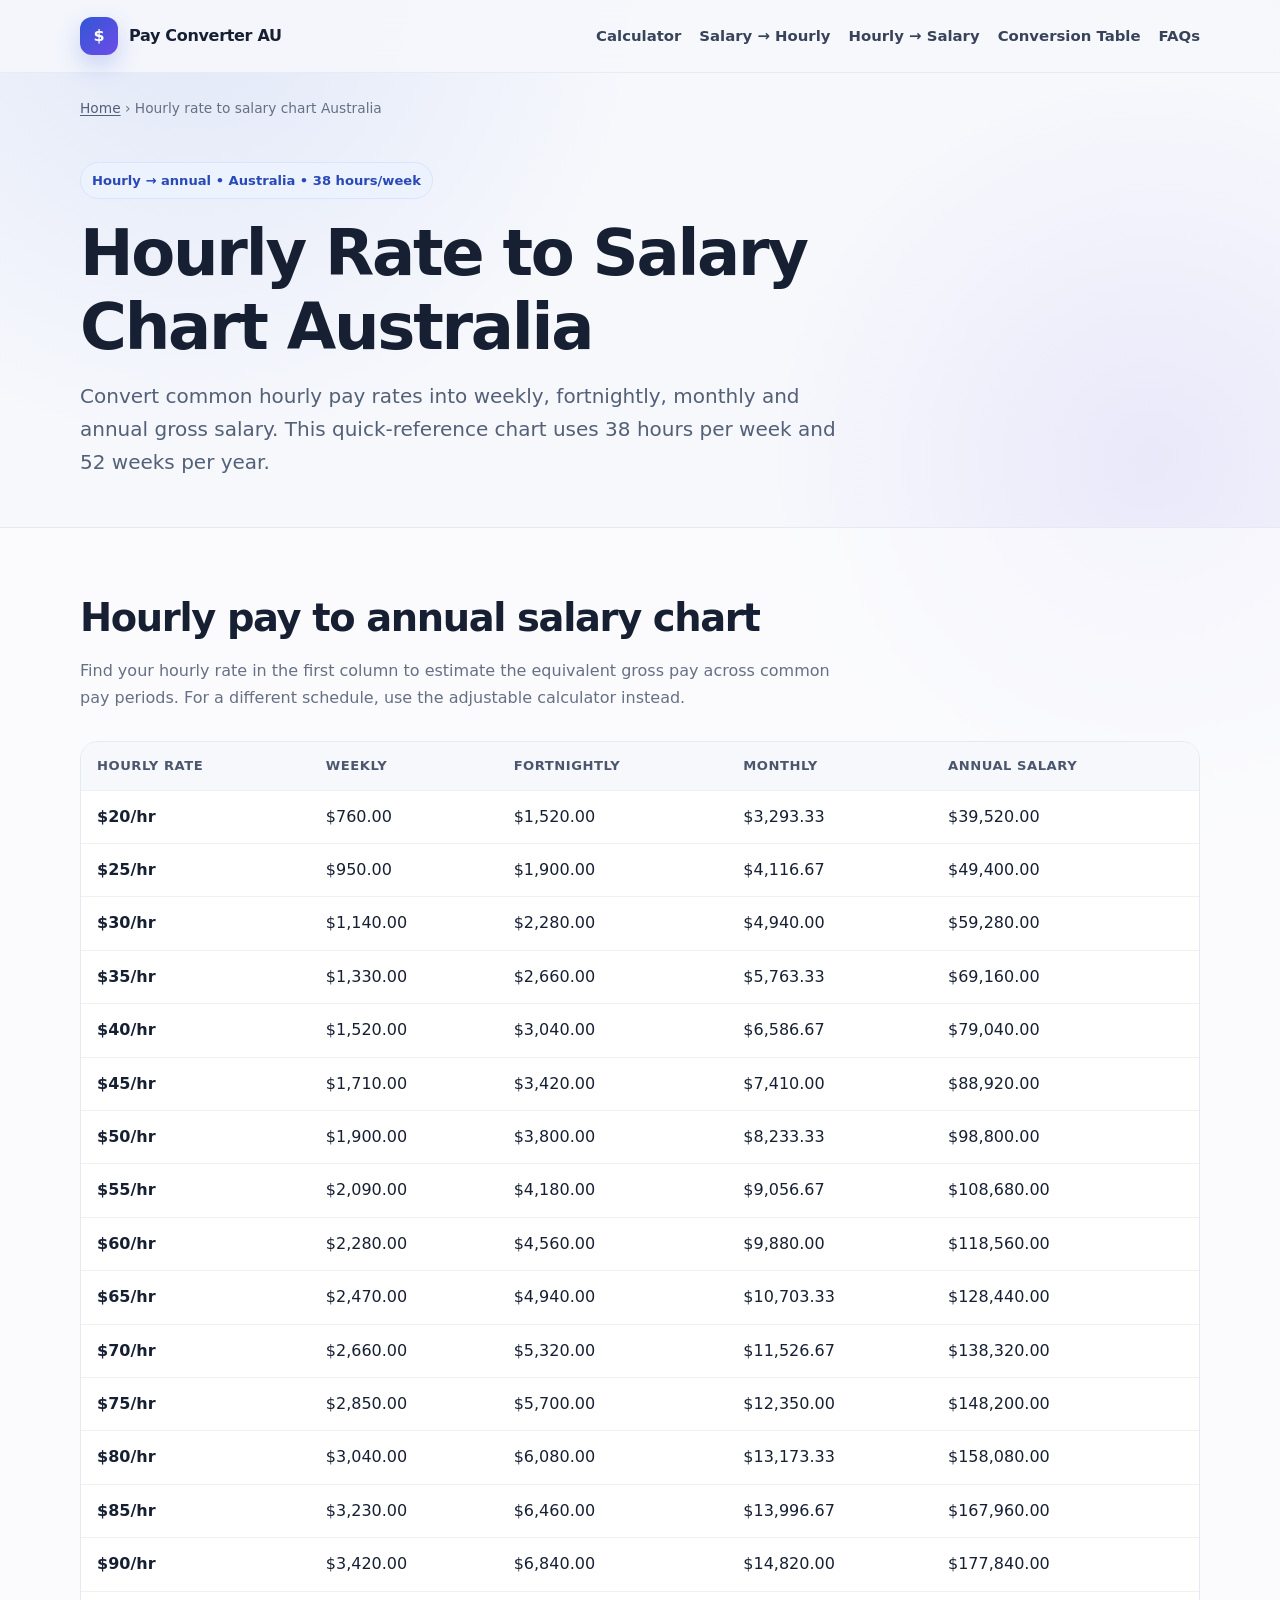
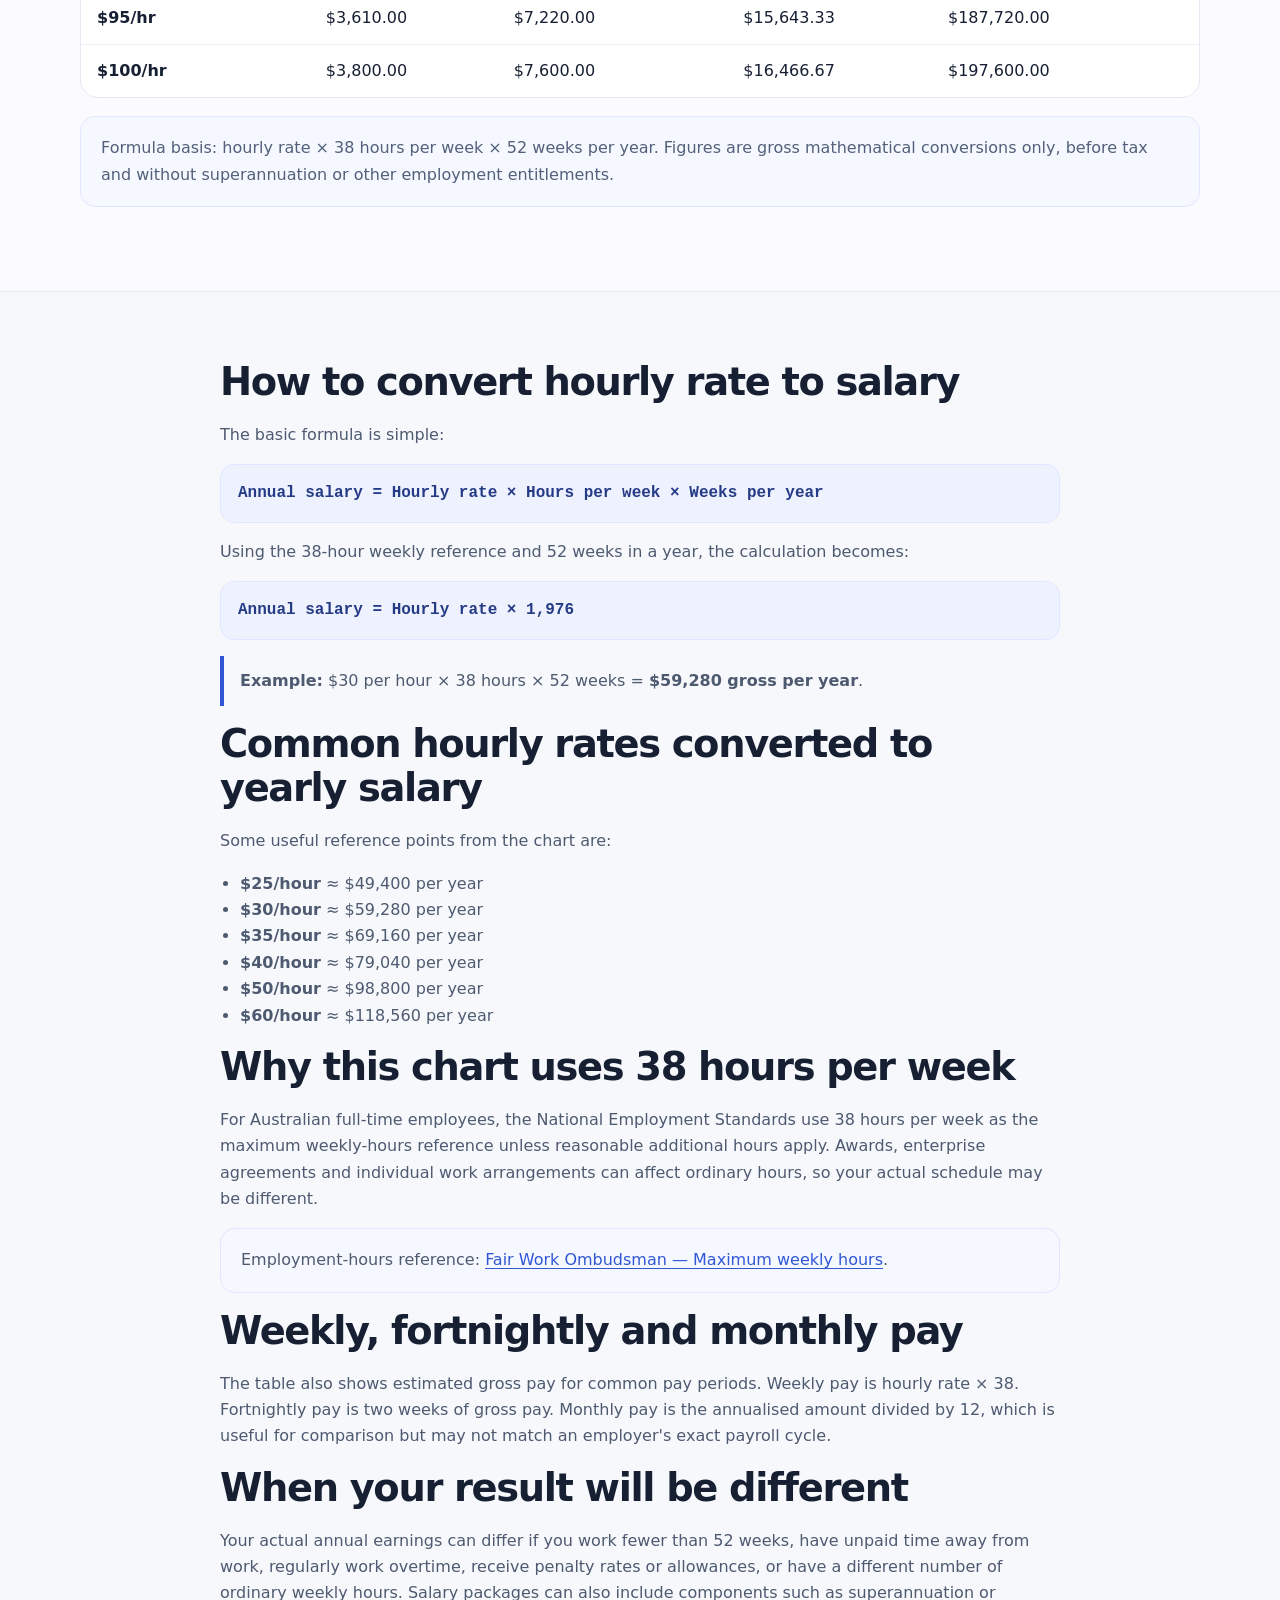
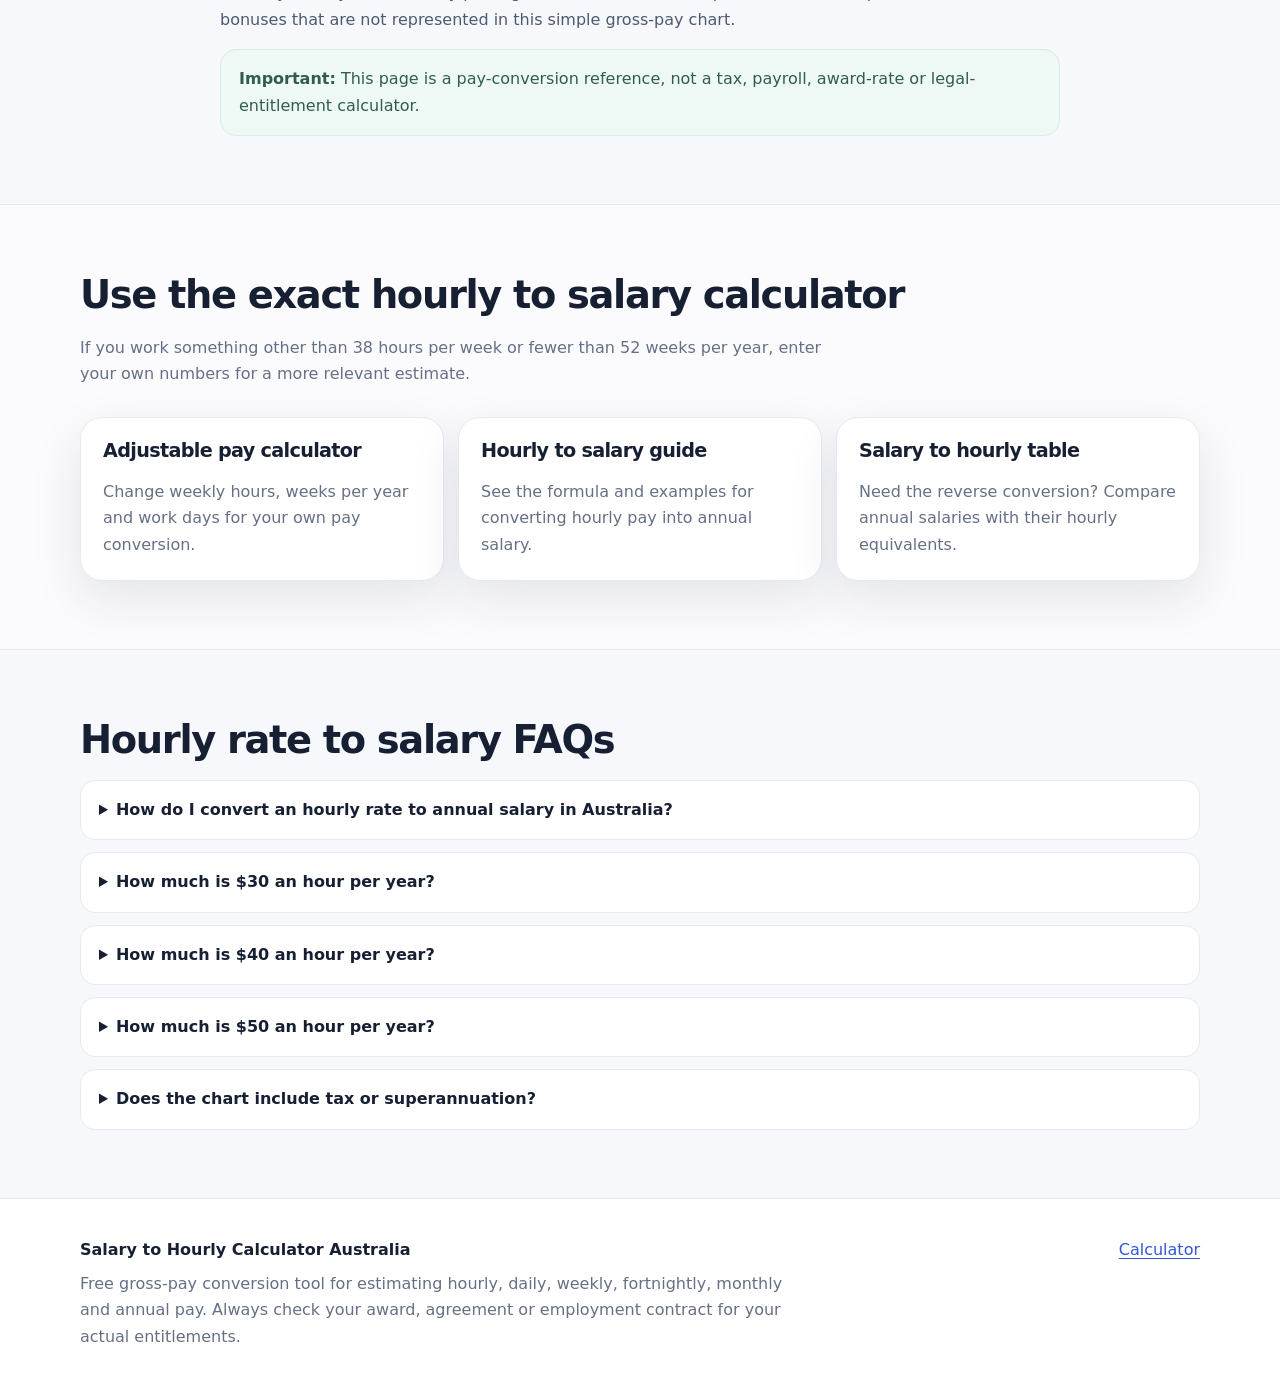
==== hourly-rate-to-salary-chart-australia/index.html @ 399709c1 "Add files via upload" ====
<!doctype html>
<html lang="en-AU">
<head>
<meta charset="utf-8">
<meta name="viewport" content="width=device-width,initial-scale=1">
<title>Hourly Rate to Salary Chart Australia | Hourly to Annual Pay</title>
<meta name="description" content="Use this hourly rate to salary chart for Australia to convert $20–$100 per hour into weekly, fortnightly, monthly and annual gross pay using a 38-hour week.">
<meta name="robots" content="index,follow,max-image-preview:large,max-snippet:-1,max-video-preview:-1">
<link rel="canonical" href="https://kavindanipun.github.io/salary-hourly-calculator/hourly-rate-to-salary-chart-australia/">
<link rel="icon" href="https://kavindanipun.github.io/salary-hourly-calculator/favicon.svg" type="image/svg+xml">
<link rel="apple-touch-icon" href="https://kavindanipun.github.io/salary-hourly-calculator/apple-touch-icon.png">
<link rel="manifest" href="https://kavindanipun.github.io/salary-hourly-calculator/site.webmanifest">
<meta name="theme-color" content="#3157d5">
<meta name="color-scheme" content="light">
<meta property="og:type" content="article">
<meta property="og:site_name" content="Salary to Hourly Calculator Australia">
<meta property="og:locale" content="en_AU">
<meta property="og:title" content="Hourly Rate to Salary Chart Australia | Hourly to Annual Pay">
<meta property="og:description" content="Convert common Australian hourly rates into weekly, fortnightly, monthly and annual gross salary using a 38-hour week.">
<meta property="og:url" content="https://kavindanipun.github.io/salary-hourly-calculator/hourly-rate-to-salary-chart-australia/">
<meta property="og:image" content="https://kavindanipun.github.io/salary-hourly-calculator/og-image.png">
<meta property="og:image:width" content="1200">
<meta property="og:image:height" content="630">
<meta property="og:image:alt" content="Hourly rate to salary chart Australia">
<meta name="twitter:card" content="summary_large_image">
<meta name="twitter:title" content="Hourly Rate to Salary Chart Australia">
<meta name="twitter:description" content="Convert $20–$100 per hour into weekly, fortnightly, monthly and annual gross pay in Australia.">
<meta name="twitter:image" content="https://kavindanipun.github.io/salary-hourly-calculator/og-image.png">
<link rel="stylesheet" href="https://kavindanipun.github.io/salary-hourly-calculator/assets/styles.css">
<script type="application/ld+json">{"@context":"https://schema.org","@graph":[{"@type":"WebSite","@id":"https://kavindanipun.github.io/salary-hourly-calculator/#website","url":"https://kavindanipun.github.io/salary-hourly-calculator/","name":"Salary to Hourly Calculator Australia","inLanguage":"en-AU"},{"@type":"WebPage","@id":"https://kavindanipun.github.io/salary-hourly-calculator/hourly-rate-to-salary-chart-australia/#webpage","url":"https://kavindanipun.github.io/salary-hourly-calculator/hourly-rate-to-salary-chart-australia/","name":"Hourly Rate to Salary Chart Australia","description":"Hourly rate to annual salary chart for Australia using 38 hours per week and 52 weeks per year.","datePublished":"2026-09-09","dateModified":"2026-09-09","inLanguage":"en-AU","isPartOf":{"@id":"https://kavindanipun.github.io/salary-hourly-calculator/#website"}},{"@type":"BreadcrumbList","itemListElement":[{"@type":"ListItem","position":1,"name":"Home","item":"https://kavindanipun.github.io/salary-hourly-calculator/"},{"@type":"ListItem","position":2,"name":"Hourly rate to salary chart Australia","item":"https://kavindanipun.github.io/salary-hourly-calculator/hourly-rate-to-salary-chart-australia/"}]}]}</script>
<script type="application/ld+json">{"@context":"https://schema.org","@type":"FAQPage","mainEntity":[{"@type":"Question","name":"How do I convert an hourly rate to annual salary in Australia?","acceptedAnswer":{"@type":"Answer","text":"Multiply the hourly rate by weekly hours and weeks worked per year. Using 38 hours per week and 52 weeks, annual salary equals hourly rate multiplied by 1,976."}},{"@type":"Question","name":"How much is $30 an hour per year in Australia?","acceptedAnswer":{"@type":"Answer","text":"At 38 hours per week for 52 weeks, $30 per hour converts to $59,280 gross per year."}},{"@type":"Question","name":"How much is $40 an hour per year in Australia?","acceptedAnswer":{"@type":"Answer","text":"At 38 hours per week for 52 weeks, $40 per hour converts to $79,040 gross per year."}},{"@type":"Question","name":"Does this hourly rate to salary chart include tax or superannuation?","acceptedAnswer":{"@type":"Answer","text":"No. The chart shows gross mathematical pay conversions only and does not calculate income tax, superannuation, overtime, penalty rates, allowances or leave loading."}}]}</script>
</head>
<body>
<a class="skip-link" href="#main">Skip to main content</a>
<header class="site-header">
  <div class="container nav">
    <a class="brand" href="https://kavindanipun.github.io/salary-hourly-calculator/" aria-label="Salary to Hourly Calculator Australia home">
      <span class="brand-mark" aria-hidden="true">$</span><span>Pay Converter AU</span>
    </a>
    <nav class="nav-links" aria-label="Primary navigation">
      <a href="https://kavindanipun.github.io/salary-hourly-calculator/#calculator">Calculator</a>
      <a href="https://kavindanipun.github.io/salary-hourly-calculator/salary-to-hourly-australia/">Salary → Hourly</a>
      <a href="https://kavindanipun.github.io/salary-hourly-calculator/hourly-to-salary-australia/">Hourly → Salary</a>
      <a href="https://kavindanipun.github.io/salary-hourly-calculator/salary-conversion-table-australia/">Conversion Table</a>
      <a href="https://kavindanipun.github.io/salary-hourly-calculator/#faq">FAQs</a>
    </nav>
  </div>
</header>
<main id="main">
<div class="container breadcrumb"><a href="https://kavindanipun.github.io/salary-hourly-calculator/">Home</a> › Hourly rate to salary chart Australia</div>
<section class="page-hero"><div class="container">
  <span class="eyebrow">Hourly → annual • Australia • 38 hours/week</span>
  <h1>Hourly Rate to Salary Chart Australia</h1>
  <p class="lead">Convert common hourly pay rates into weekly, fortnightly, monthly and annual gross salary. This quick-reference chart uses 38 hours per week and 52 weeks per year.</p>
</div></section>

<section class="section soft"><div class="container">
  <h2>Hourly pay to annual salary chart</h2>
  <p class="section-intro">Find your hourly rate in the first column to estimate the equivalent gross pay across common pay periods. For a different schedule, use the adjustable calculator instead.</p>
  <div class="table-wrap">
    <table>
      <thead><tr><th>Hourly rate</th><th>Weekly</th><th>Fortnightly</th><th>Monthly</th><th>Annual salary</th></tr></thead>
      <tbody>
<tr><td>$20/hr</td><td>$760.00</td><td>$1,520.00</td><td>$3,293.33</td><td>$39,520.00</td></tr>
<tr><td>$25/hr</td><td>$950.00</td><td>$1,900.00</td><td>$4,116.67</td><td>$49,400.00</td></tr>
<tr><td>$30/hr</td><td>$1,140.00</td><td>$2,280.00</td><td>$4,940.00</td><td>$59,280.00</td></tr>
<tr><td>$35/hr</td><td>$1,330.00</td><td>$2,660.00</td><td>$5,763.33</td><td>$69,160.00</td></tr>
<tr><td>$40/hr</td><td>$1,520.00</td><td>$3,040.00</td><td>$6,586.67</td><td>$79,040.00</td></tr>
<tr><td>$45/hr</td><td>$1,710.00</td><td>$3,420.00</td><td>$7,410.00</td><td>$88,920.00</td></tr>
<tr><td>$50/hr</td><td>$1,900.00</td><td>$3,800.00</td><td>$8,233.33</td><td>$98,800.00</td></tr>
<tr><td>$55/hr</td><td>$2,090.00</td><td>$4,180.00</td><td>$9,056.67</td><td>$108,680.00</td></tr>
<tr><td>$60/hr</td><td>$2,280.00</td><td>$4,560.00</td><td>$9,880.00</td><td>$118,560.00</td></tr>
<tr><td>$65/hr</td><td>$2,470.00</td><td>$4,940.00</td><td>$10,703.33</td><td>$128,440.00</td></tr>
<tr><td>$70/hr</td><td>$2,660.00</td><td>$5,320.00</td><td>$11,526.67</td><td>$138,320.00</td></tr>
<tr><td>$75/hr</td><td>$2,850.00</td><td>$5,700.00</td><td>$12,350.00</td><td>$148,200.00</td></tr>
<tr><td>$80/hr</td><td>$3,040.00</td><td>$6,080.00</td><td>$13,173.33</td><td>$158,080.00</td></tr>
<tr><td>$85/hr</td><td>$3,230.00</td><td>$6,460.00</td><td>$13,996.67</td><td>$167,960.00</td></tr>
<tr><td>$90/hr</td><td>$3,420.00</td><td>$6,840.00</td><td>$14,820.00</td><td>$177,840.00</td></tr>
<tr><td>$95/hr</td><td>$3,610.00</td><td>$7,220.00</td><td>$15,643.33</td><td>$187,720.00</td></tr>
<tr><td>$100/hr</td><td>$3,800.00</td><td>$7,600.00</td><td>$16,466.67</td><td>$197,600.00</td></tr>
      </tbody>
    </table>
  </div>
  <p class="source-note" style="margin-top:18px">Formula basis: hourly rate × 38 hours per week × 52 weeks per year. Figures are gross mathematical conversions only, before tax and without superannuation or other employment entitlements.</p>
</div></section>

<section class="section"><div class="container prose">
  <h2>How to convert hourly rate to salary</h2>
  <p>The basic formula is simple:</p>
  <div class="formula">Annual salary = Hourly rate × Hours per week × Weeks per year</div>
  <p>Using the 38-hour weekly reference and 52 weeks in a year, the calculation becomes:</p>
  <div class="formula">Annual salary = Hourly rate × 1,976</div>
  <p class="example"><strong>Example:</strong> $30 per hour × 38 hours × 52 weeks = <strong>$59,280 gross per year</strong>.</p>

  <h2>Common hourly rates converted to yearly salary</h2>
  <p>Some useful reference points from the chart are:</p>
  <ul>
    <li><strong>$25/hour</strong> ≈ $49,400 per year</li>
    <li><strong>$30/hour</strong> ≈ $59,280 per year</li>
    <li><strong>$35/hour</strong> ≈ $69,160 per year</li>
    <li><strong>$40/hour</strong> ≈ $79,040 per year</li>
    <li><strong>$50/hour</strong> ≈ $98,800 per year</li>
    <li><strong>$60/hour</strong> ≈ $118,560 per year</li>
  </ul>

  <h2>Why this chart uses 38 hours per week</h2>
  <p>For Australian full-time employees, the National Employment Standards use 38 hours per week as the maximum weekly-hours reference unless reasonable additional hours apply. Awards, enterprise agreements and individual work arrangements can affect ordinary hours, so your actual schedule may be different.</p>
  <p class="source-note">Employment-hours reference: <a href="https://www.fairwork.gov.au/tools-and-resources/fact-sheets/minimum-workplace-entitlements/maximum-weekly-hours" rel="noopener noreferrer">Fair Work Ombudsman — Maximum weekly hours</a>.</p>

  <h2>Weekly, fortnightly and monthly pay</h2>
  <p>The table also shows estimated gross pay for common pay periods. Weekly pay is hourly rate × 38. Fortnightly pay is two weeks of gross pay. Monthly pay is the annualised amount divided by 12, which is useful for comparison but may not match an employer's exact payroll cycle.</p>

  <h2>When your result will be different</h2>
  <p>Your actual annual earnings can differ if you work fewer than 52 weeks, have unpaid time away from work, regularly work overtime, receive penalty rates or allowances, or have a different number of ordinary weekly hours. Salary packages can also include components such as superannuation or bonuses that are not represented in this simple gross-pay chart.</p>

  <div class="callout"><strong>Important:</strong> This page is a pay-conversion reference, not a tax, payroll, award-rate or legal-entitlement calculator.</div>
</div></section>

<section class="section soft"><div class="container">
  <h2>Use the exact hourly to salary calculator</h2>
  <p class="section-intro">If you work something other than 38 hours per week or fewer than 52 weeks per year, enter your own numbers for a more relevant estimate.</p>
  <div class="link-cards">
    <a class="card link-card" href="https://kavindanipun.github.io/salary-hourly-calculator/#calculator"><h3>Adjustable pay calculator</h3><p>Change weekly hours, weeks per year and work days for your own pay conversion.</p></a>
    <a class="card link-card" href="https://kavindanipun.github.io/salary-hourly-calculator/hourly-to-salary-australia/"><h3>Hourly to salary guide</h3><p>See the formula and examples for converting hourly pay into annual salary.</p></a>
    <a class="card link-card" href="https://kavindanipun.github.io/salary-hourly-calculator/salary-conversion-table-australia/"><h3>Salary to hourly table</h3><p>Need the reverse conversion? Compare annual salaries with their hourly equivalents.</p></a>
  </div>
</div></section>

<section class="section" id="faq"><div class="container">
  <h2>Hourly rate to salary FAQs</h2>
  <div class="faq">
    <details><summary>How do I convert an hourly rate to annual salary in Australia?</summary><p>Multiply the hourly rate by your weekly work hours and the number of weeks you work per year. Using 38 hours and 52 weeks, multiply the hourly rate by 1,976.</p></details>
    <details><summary>How much is $30 an hour per year?</summary><p>At 38 hours per week across 52 weeks, $30 per hour is approximately $59,280 gross per year.</p></details>
    <details><summary>How much is $40 an hour per year?</summary><p>At 38 hours per week across 52 weeks, $40 per hour is approximately $79,040 gross per year.</p></details>
    <details><summary>How much is $50 an hour per year?</summary><p>At 38 hours per week across 52 weeks, $50 per hour is approximately $98,800 gross per year.</p></details>
    <details><summary>Does the chart include tax or superannuation?</summary><p>No. The figures are gross pay conversions only. They do not calculate income tax, superannuation, overtime, penalty rates, allowances or leave loading.</p></details>
  </div>
</div></section>
</main>
<footer class="site-footer">
  <div class="container footer-grid">
    <div><strong>Salary to Hourly Calculator Australia</strong><p>Free gross-pay conversion tool for estimating hourly, daily, weekly, fortnightly, monthly and annual pay. Always check your award, agreement or employment contract for your actual entitlements.</p></div>
    <div><a href="https://kavindanipun.github.io/salary-hourly-calculator/">Calculator</a></div>
  </div>
</footer>
</body></html>
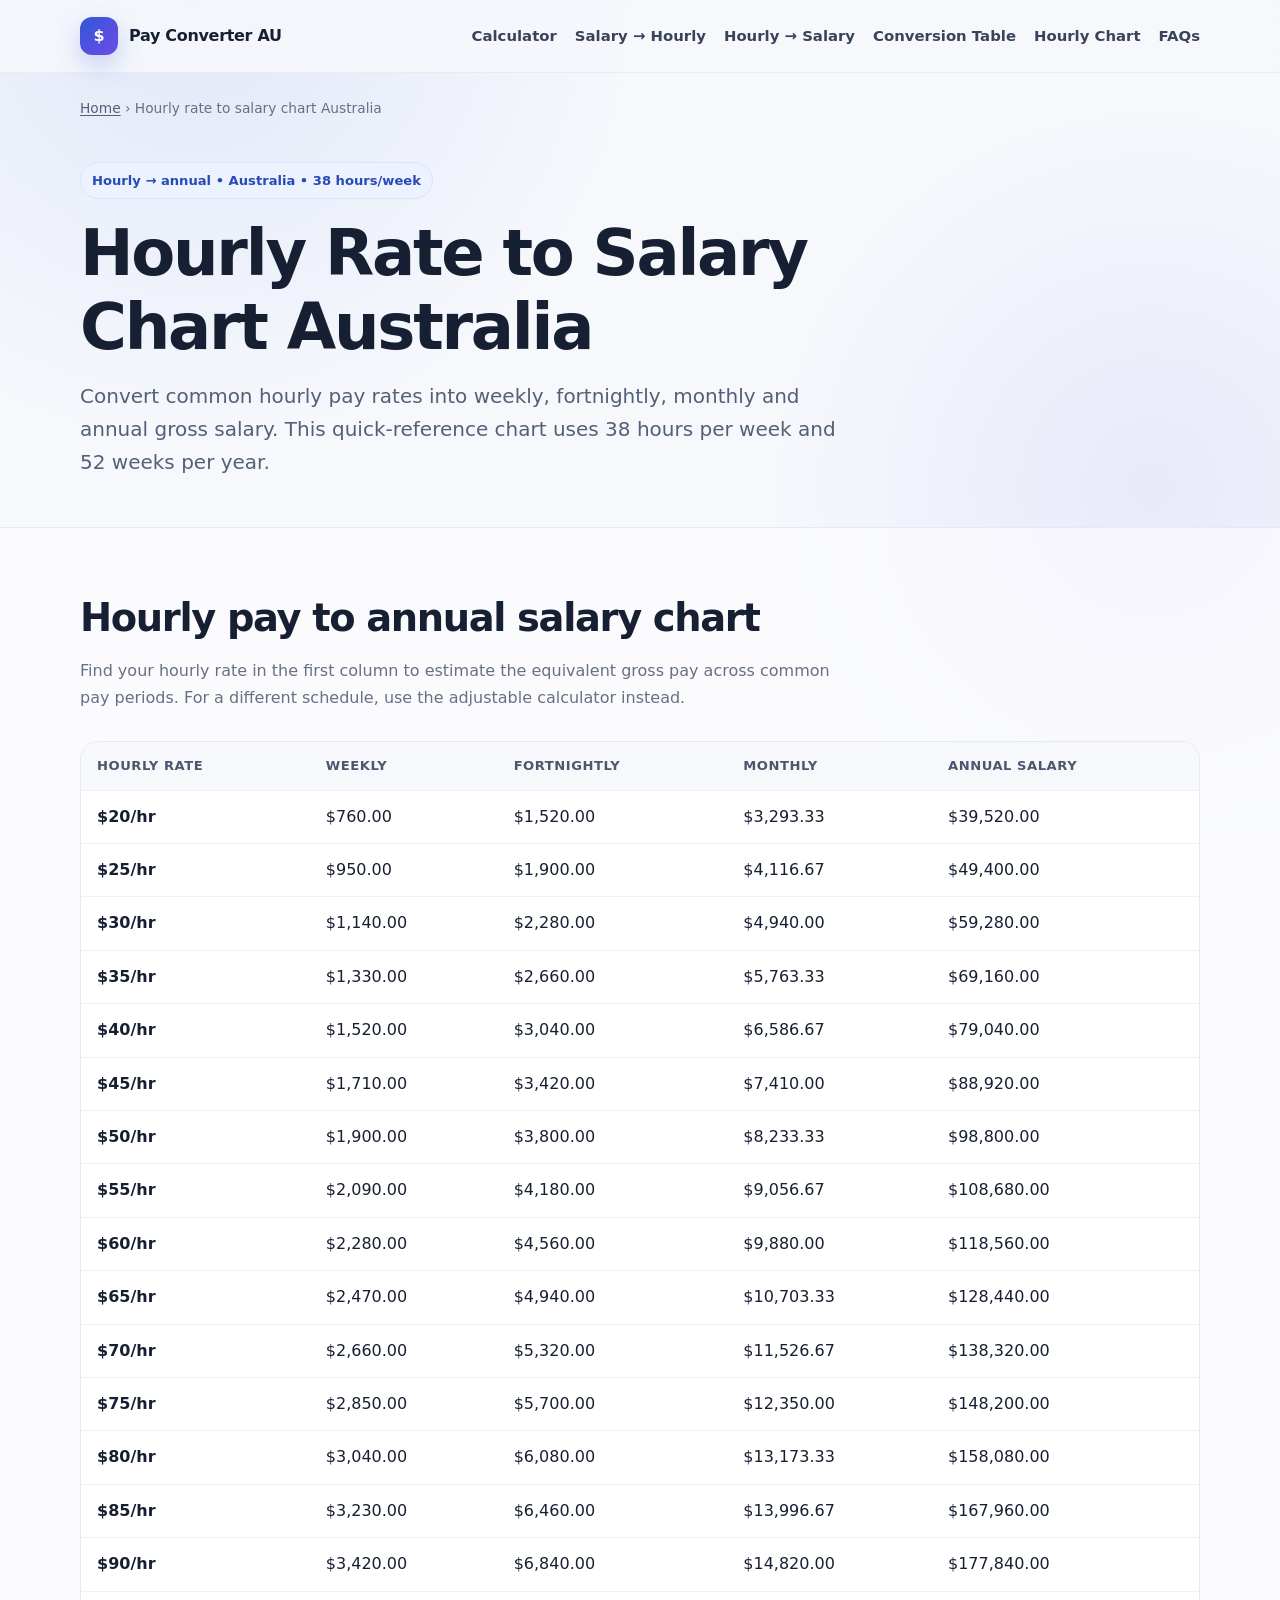
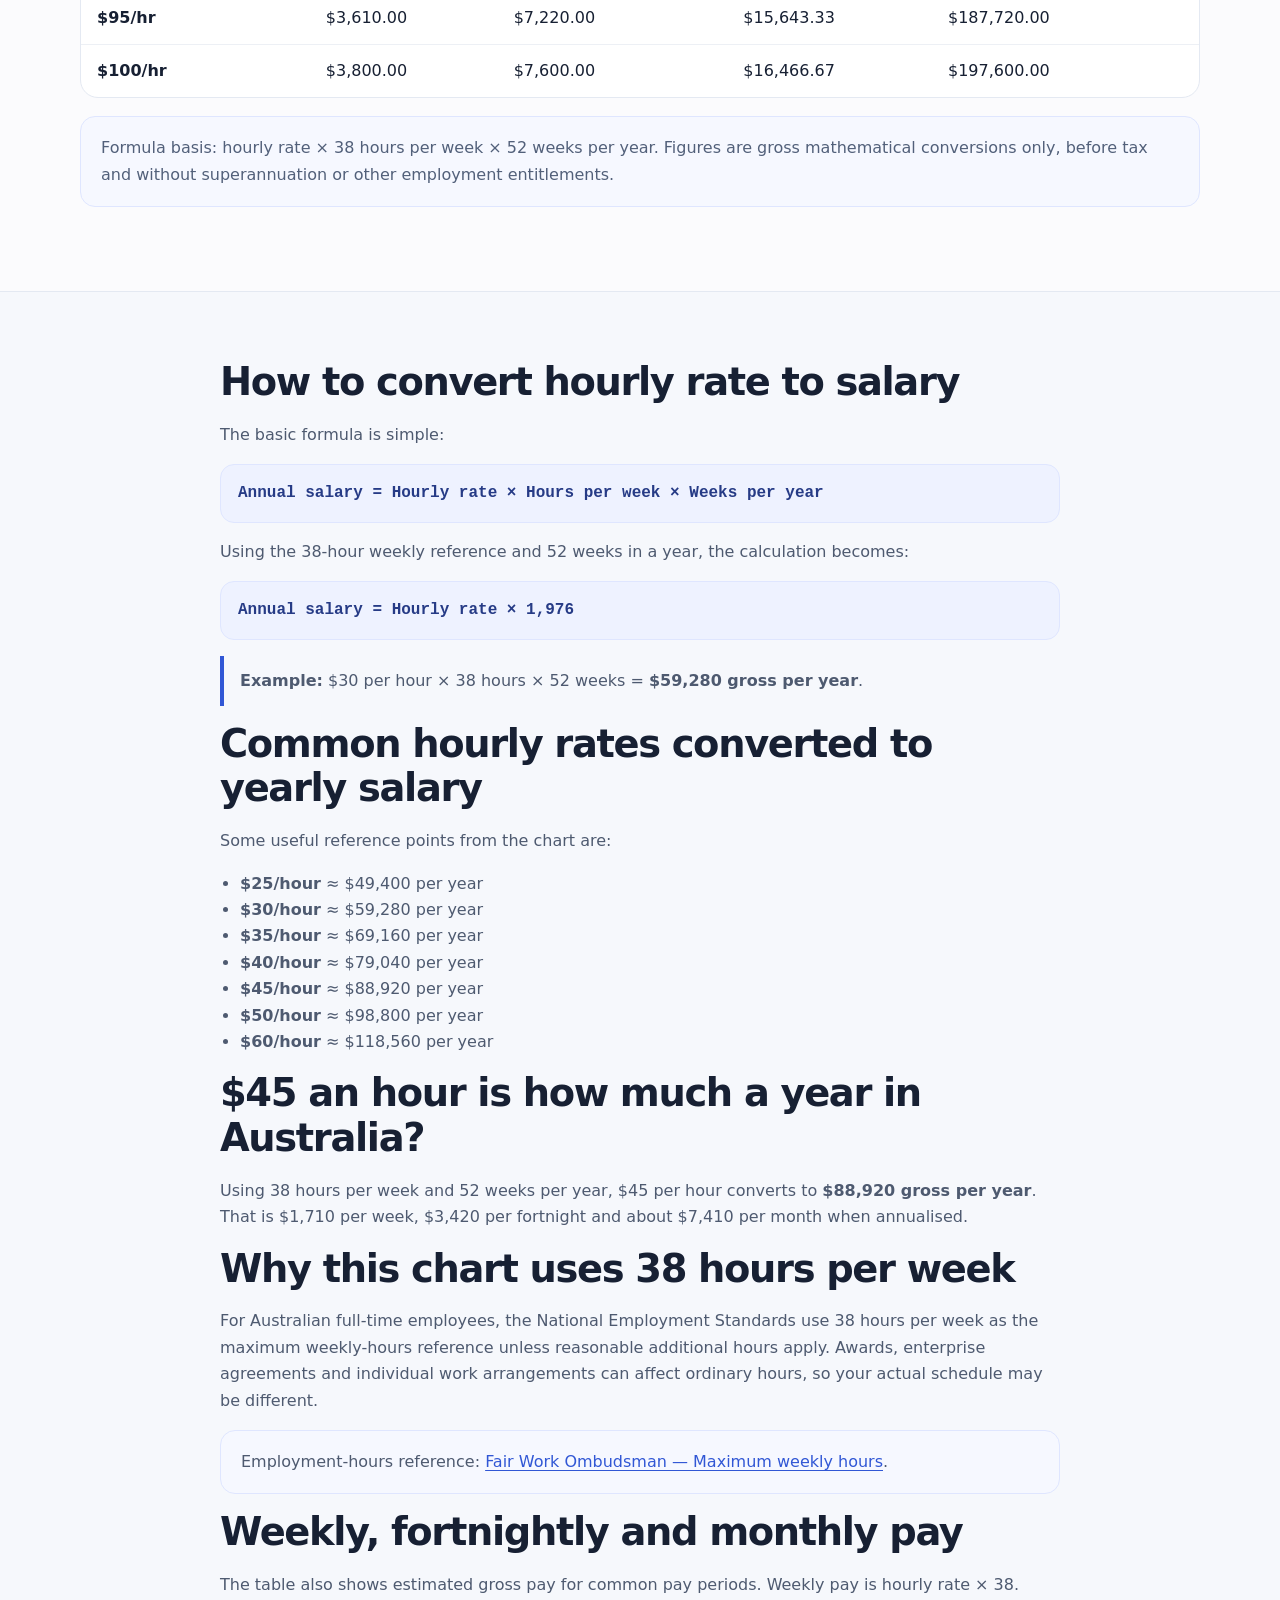
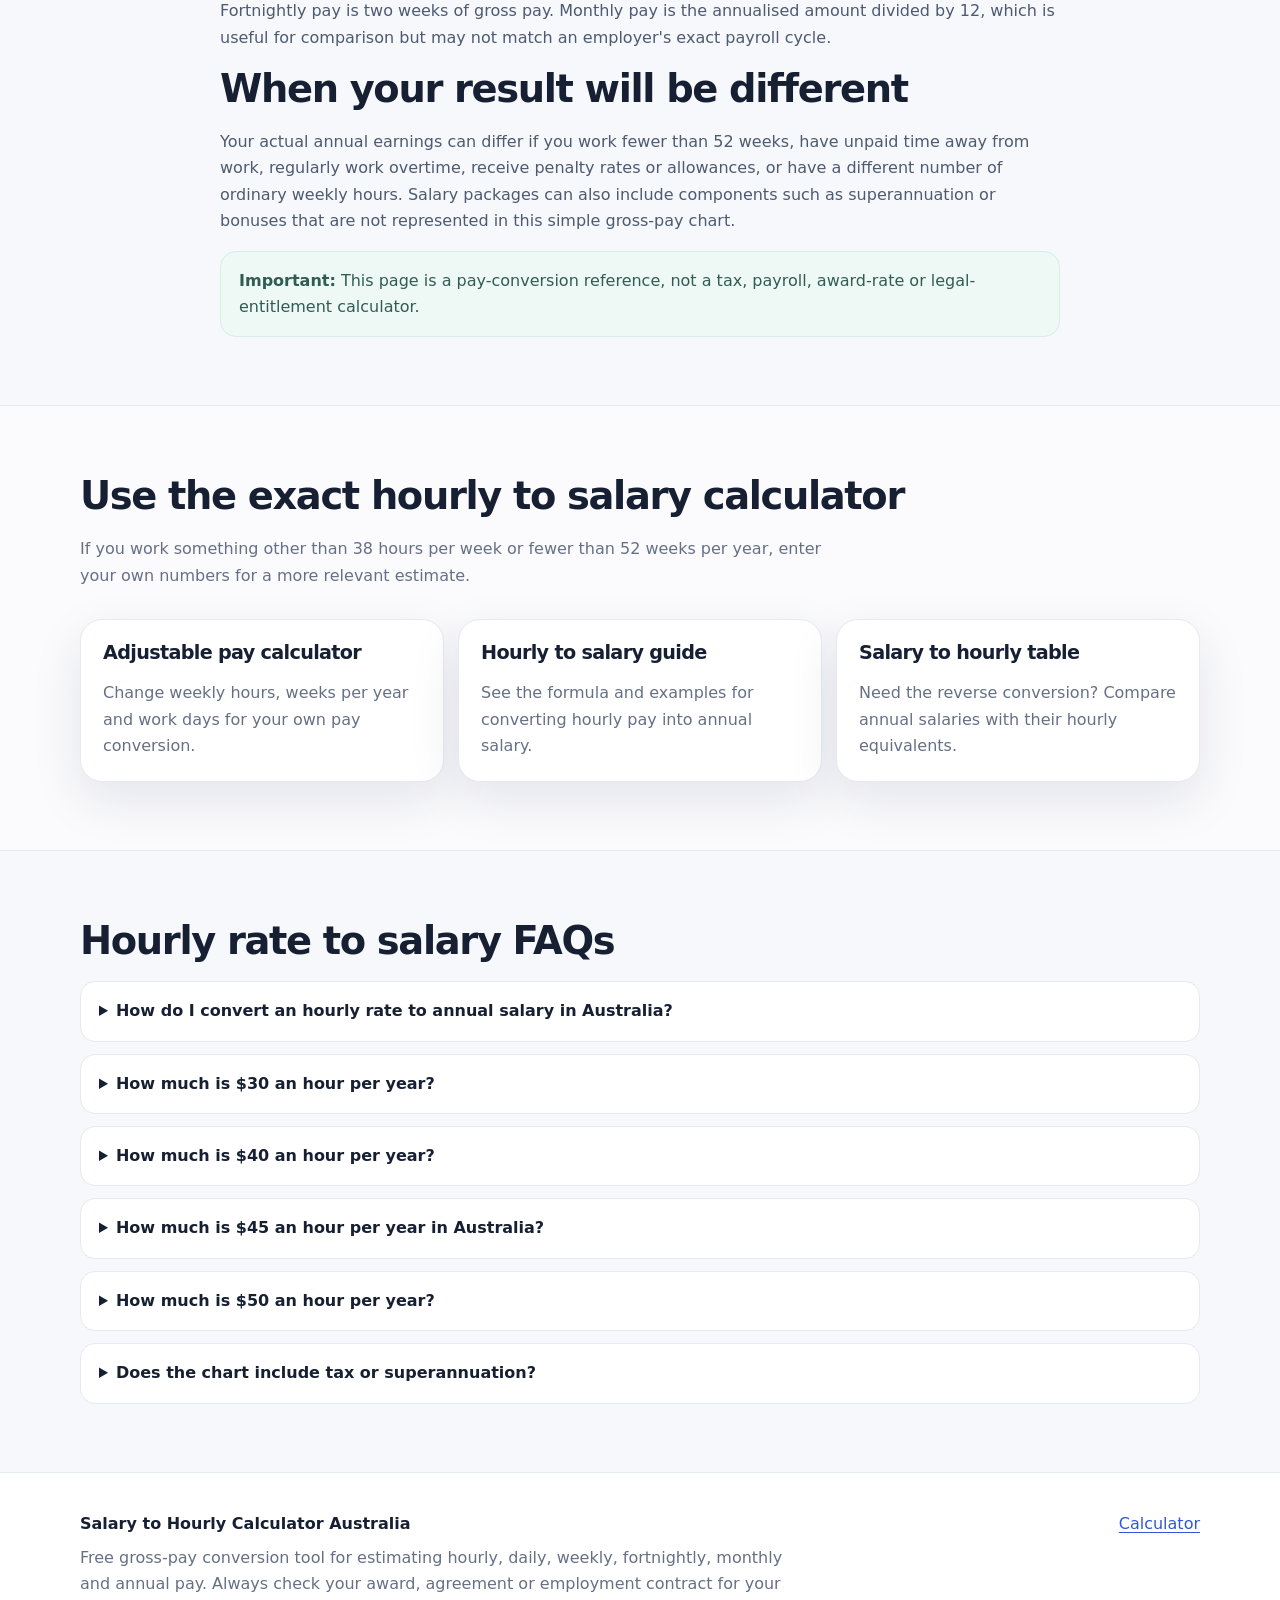
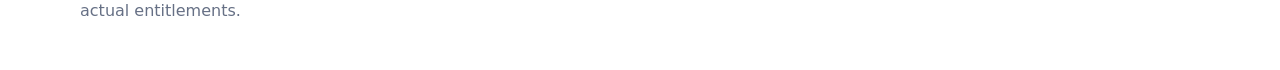
==== commit 187f87d3: "Add files via upload" ====
--- a/hourly-rate-to-salary-chart-australia/index.html
+++ b/hourly-rate-to-salary-chart-australia/index.html
@@ -27,8 +27,8 @@
 <meta name="twitter:description" content="Convert $20–$100 per hour into weekly, fortnightly, monthly and annual gross pay in Australia.">
 <meta name="twitter:image" content="https://kavindanipun.github.io/salary-hourly-calculator/og-image.png">
 <link rel="stylesheet" href="https://kavindanipun.github.io/salary-hourly-calculator/assets/styles.css">
-<script type="application/ld+json">{"@context":"https://schema.org","@graph":[{"@type":"WebSite","@id":"https://kavindanipun.github.io/salary-hourly-calculator/#website","url":"https://kavindanipun.github.io/salary-hourly-calculator/","name":"Salary to Hourly Calculator Australia","inLanguage":"en-AU"},{"@type":"WebPage","@id":"https://kavindanipun.github.io/salary-hourly-calculator/hourly-rate-to-salary-chart-australia/#webpage","url":"https://kavindanipun.github.io/salary-hourly-calculator/hourly-rate-to-salary-chart-australia/","name":"Hourly Rate to Salary Chart Australia","description":"Hourly rate to annual salary chart for Australia using 38 hours per week and 52 weeks per year.","datePublished":"2026-09-09","dateModified":"2026-09-09","inLanguage":"en-AU","isPartOf":{"@id":"https://kavindanipun.github.io/salary-hourly-calculator/#website"}},{"@type":"BreadcrumbList","itemListElement":[{"@type":"ListItem","position":1,"name":"Home","item":"https://kavindanipun.github.io/salary-hourly-calculator/"},{"@type":"ListItem","position":2,"name":"Hourly rate to salary chart Australia","item":"https://kavindanipun.github.io/salary-hourly-calculator/hourly-rate-to-salary-chart-australia/"}]}]}</script>
-<script type="application/ld+json">{"@context":"https://schema.org","@type":"FAQPage","mainEntity":[{"@type":"Question","name":"How do I convert an hourly rate to annual salary in Australia?","acceptedAnswer":{"@type":"Answer","text":"Multiply the hourly rate by weekly hours and weeks worked per year. Using 38 hours per week and 52 weeks, annual salary equals hourly rate multiplied by 1,976."}},{"@type":"Question","name":"How much is $30 an hour per year in Australia?","acceptedAnswer":{"@type":"Answer","text":"At 38 hours per week for 52 weeks, $30 per hour converts to $59,280 gross per year."}},{"@type":"Question","name":"How much is $40 an hour per year in Australia?","acceptedAnswer":{"@type":"Answer","text":"At 38 hours per week for 52 weeks, $40 per hour converts to $79,040 gross per year."}},{"@type":"Question","name":"Does this hourly rate to salary chart include tax or superannuation?","acceptedAnswer":{"@type":"Answer","text":"No. The chart shows gross mathematical pay conversions only and does not calculate income tax, superannuation, overtime, penalty rates, allowances or leave loading."}}]}</script>
+<script type="application/ld+json">{"@context":"https://schema.org","@graph":[{"@type":"WebSite","@id":"https://kavindanipun.github.io/salary-hourly-calculator/#website","url":"https://kavindanipun.github.io/salary-hourly-calculator/","name":"Salary to Hourly Calculator Australia","inLanguage":"en-AU"},{"@type":"WebPage","@id":"https://kavindanipun.github.io/salary-hourly-calculator/hourly-rate-to-salary-chart-australia/#webpage","url":"https://kavindanipun.github.io/salary-hourly-calculator/hourly-rate-to-salary-chart-australia/","name":"Hourly Rate to Salary Chart Australia","description":"Hourly rate to annual salary chart for Australia using 38 hours per week and 52 weeks per year.","datePublished":"2026-09-09","dateModified":"2026-09-14","inLanguage":"en-AU","isPartOf":{"@id":"https://kavindanipun.github.io/salary-hourly-calculator/#website"}},{"@type":"BreadcrumbList","itemListElement":[{"@type":"ListItem","position":1,"name":"Home","item":"https://kavindanipun.github.io/salary-hourly-calculator/"},{"@type":"ListItem","position":2,"name":"Hourly rate to salary chart Australia","item":"https://kavindanipun.github.io/salary-hourly-calculator/hourly-rate-to-salary-chart-australia/"}]}]}</script>
+<script type="application/ld+json">{"@context":"https://schema.org","@type":"FAQPage","mainEntity":[{"@type":"Question","name":"How do I convert an hourly rate to annual salary in Australia?","acceptedAnswer":{"@type":"Answer","text":"Multiply the hourly rate by weekly hours and weeks worked per year. Using 38 hours per week and 52 weeks, annual salary equals hourly rate multiplied by 1,976."}},{"@type":"Question","name":"How much is $30 an hour per year in Australia?","acceptedAnswer":{"@type":"Answer","text":"At 38 hours per week for 52 weeks, $30 per hour converts to $59,280 gross per year."}},{"@type":"Question","name":"How much is $40 an hour per year in Australia?","acceptedAnswer":{"@type":"Answer","text":"At 38 hours per week for 52 weeks, $40 per hour converts to $79,040 gross per year."}},{"@type":"Question","name":"How much is $45 an hour per year in Australia?","acceptedAnswer":{"@type":"Answer","text":"At 38 hours per week for 52 weeks, $45 per hour converts to $88,920 gross per year before tax."}},{"@type":"Question","name":"Does this hourly rate to salary chart include tax or superannuation?","acceptedAnswer":{"@type":"Answer","text":"No. The chart shows gross mathematical pay conversions only and does not calculate income tax, superannuation, overtime, penalty rates, allowances or leave loading."}}]}</script>
 </head>
 <body>
 <a class="skip-link" href="#main">Skip to main content</a>
@@ -42,6 +42,7 @@
       <a href="https://kavindanipun.github.io/salary-hourly-calculator/salary-to-hourly-australia/">Salary → Hourly</a>
       <a href="https://kavindanipun.github.io/salary-hourly-calculator/hourly-to-salary-australia/">Hourly → Salary</a>
       <a href="https://kavindanipun.github.io/salary-hourly-calculator/salary-conversion-table-australia/">Conversion Table</a>
+      <a href="https://kavindanipun.github.io/salary-hourly-calculator/hourly-rate-to-salary-chart-australia/">Hourly Chart</a>
       <a href="https://kavindanipun.github.io/salary-hourly-calculator/#faq">FAQs</a>
     </nav>
   </div>
@@ -99,9 +100,13 @@
     <li><strong>$30/hour</strong> ≈ $59,280 per year</li>
     <li><strong>$35/hour</strong> ≈ $69,160 per year</li>
     <li><strong>$40/hour</strong> ≈ $79,040 per year</li>
+    <li><strong>$45/hour</strong> ≈ $88,920 per year</li>
     <li><strong>$50/hour</strong> ≈ $98,800 per year</li>
     <li><strong>$60/hour</strong> ≈ $118,560 per year</li>
   </ul>
+
+  <h2>$45 an hour is how much a year in Australia?</h2>
+  <p>Using 38 hours per week and 52 weeks per year, $45 per hour converts to <strong>$88,920 gross per year</strong>. That is $1,710 per week, $3,420 per fortnight and about $7,410 per month when annualised.</p>
 
   <h2>Why this chart uses 38 hours per week</h2>
   <p>For Australian full-time employees, the National Employment Standards use 38 hours per week as the maximum weekly-hours reference unless reasonable additional hours apply. Awards, enterprise agreements and individual work arrangements can affect ordinary hours, so your actual schedule may be different.</p>
@@ -132,6 +137,7 @@
     <details><summary>How do I convert an hourly rate to annual salary in Australia?</summary><p>Multiply the hourly rate by your weekly work hours and the number of weeks you work per year. Using 38 hours and 52 weeks, multiply the hourly rate by 1,976.</p></details>
     <details><summary>How much is $30 an hour per year?</summary><p>At 38 hours per week across 52 weeks, $30 per hour is approximately $59,280 gross per year.</p></details>
     <details><summary>How much is $40 an hour per year?</summary><p>At 38 hours per week across 52 weeks, $40 per hour is approximately $79,040 gross per year.</p></details>
+    <details><summary>How much is $45 an hour per year in Australia?</summary><p>At 38 hours per week across 52 weeks, $45 per hour is approximately $88,920 gross per year.</p></details>
     <details><summary>How much is $50 an hour per year?</summary><p>At 38 hours per week across 52 weeks, $50 per hour is approximately $98,800 gross per year.</p></details>
     <details><summary>Does the chart include tax or superannuation?</summary><p>No. The figures are gross pay conversions only. They do not calculate income tax, superannuation, overtime, penalty rates, allowances or leave loading.</p></details>
   </div>
